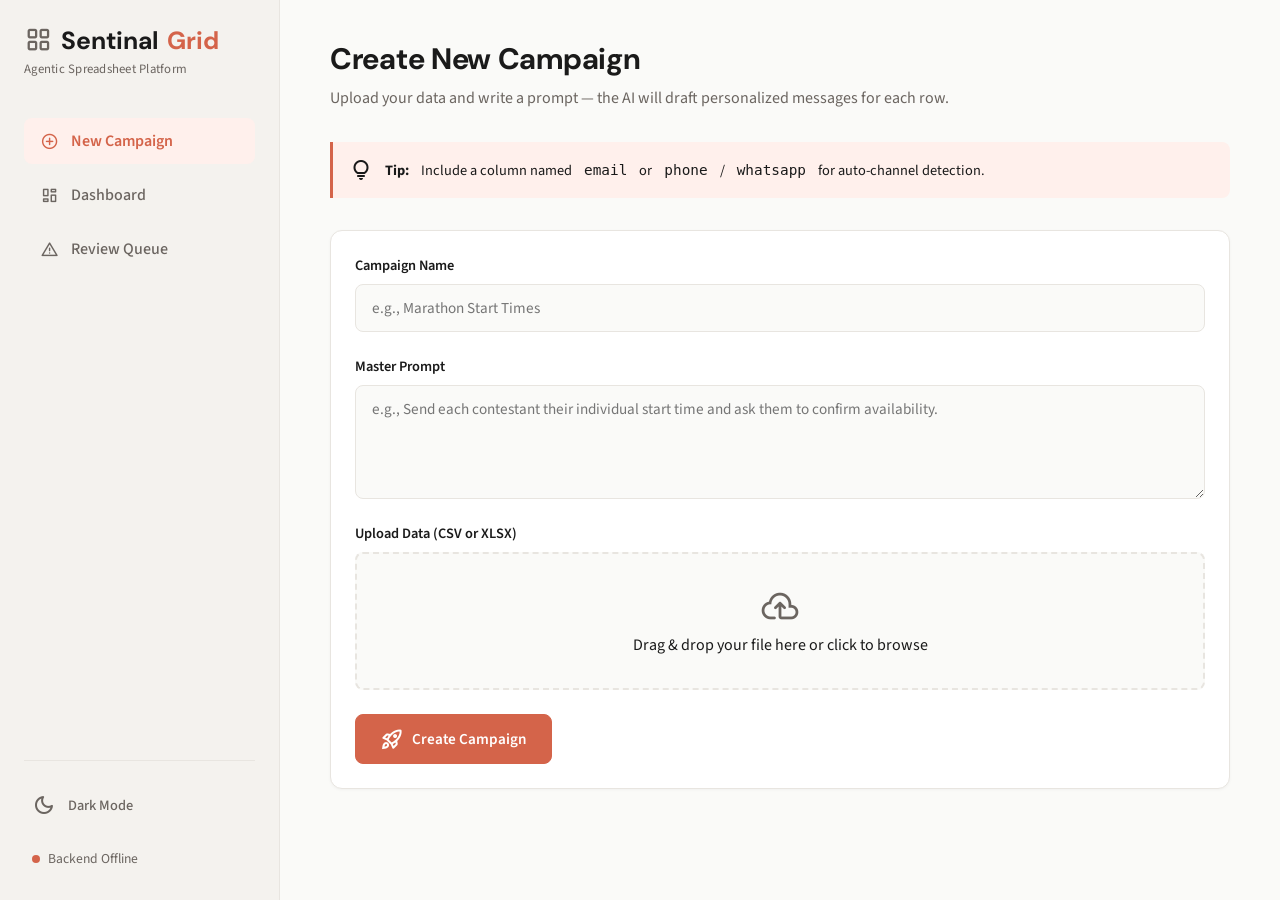
==== frontend/index.html @ 496ac46d "Removed Langchain frontend and replaced it with Html frontend" ====
<!DOCTYPE html>
<html lang="en">
<head>
    <meta charset="UTF-8">
    <meta name="viewport" content="width=device-width, initial-scale=1.0">
    <title>SentinalGrid — Agentic Platform</title>
    
    <!-- Google Fonts: DM Sans for headings, Source Sans 3 for body -->
    <link rel="preconnect" href="https://fonts.googleapis.com">
    <link rel="preconnect" href="https://fonts.gstatic.com" crossorigin>
    <link href="https://fonts.googleapis.com/css2?family=DM+Sans:ital,opsz,wght@0,9..40,300;0,9..40,400;0,9..40,500;0,9..40,600;0,9..40,700;1,9..40,400&family=Source+Sans+3:wght@300;400;500;600&display=swap" rel="stylesheet">
    
    <!-- Material Icons -->
    <link rel="stylesheet" href="https://fonts.googleapis.com/css2?family=Material+Symbols+Rounded:opsz,wght,FILL,GRAD@20..48,100..700,0..1,-50..200" />
    
    <!-- Custom CSS -->
    <link rel="stylesheet" href="style.css">
</head>
<body class="light-theme">

    <!-- ── Sidebar Navigation ── -->
    <aside class="sidebar">
        <div class="logo">
            <span class="material-symbols-rounded logo-icon">grid_view</span>
            Sentinal<span class="accent">Grid</span>
        </div>
        <div class="tagline">Agentic Spreadsheet Platform</div>

        <nav class="nav-menu">
            <button class="nav-item active" data-target="page-new-campaign">
                <span class="material-symbols-rounded">add_circle</span> New Campaign
            </button>
            <button class="nav-item" data-target="page-dashboard">
                <span class="material-symbols-rounded">dashboard</span> Dashboard
            </button>
            <button class="nav-item" data-target="page-review">
                <span class="material-symbols-rounded">warning</span> Review Queue
            </button>
        </nav>

        <div class="sidebar-footer">
            <div class="theme-toggle" id="theme-toggle">
                <span class="material-symbols-rounded" id="theme-icon">dark_mode</span>
                <span id="theme-text">Dark Mode</span>
            </div>
            
            <div class="status-indicator">
                <span class="status-dot"></span>
                <span id="api-status-text">Checking Backend...</span>
            </div>
        </div>
    </aside>

    <!-- ── Main Content Area ── -->
    <main class="main-content">
        
        <!-- PAGE 1: NEW CAMPAIGN -->
        <section id="page-new-campaign" class="page active">
            <div class="header-block">
                <h1>Create New Campaign</h1>
                <p>Upload your data and write a prompt — the AI will draft personalized messages for each row.</p>
            </div>
            
            <div class="tip-box">
                <span class="material-symbols-rounded">lightbulb</span>
                <strong>Tip:</strong> Include a column named <code>email</code> or <code>phone</code>/<code>whatsapp</code> for auto-channel detection.
            </div>

            <form id="campaign-form" class="card form-card">
                <div class="form-group">
                    <label for="campaign-name">Campaign Name</label>
                    <input type="text" id="campaign-name" placeholder="e.g., Marathon Start Times" required>
                </div>
                
                <div class="form-group">
                    <label for="master-prompt">Master Prompt</label>
                    <textarea id="master-prompt" rows="4" placeholder="e.g., Send each contestant their individual start time and ask them to confirm availability." required></textarea>
                </div>

                <div class="form-group file-upload-group">
                    <label for="data-file">Upload Data (CSV or XLSX)</label>
                    <div class="file-drop-area" id="file-drop-area">
                        <span class="material-symbols-rounded">cloud_upload</span>
                        <span class="file-message">Drag & drop your file here or click to browse</span>
                        <input type="file" id="data-file" accept=".csv, .xlsx, .xls" required>
                    </div>
                </div>

                <button type="submit" class="btn btn-primary" id="btn-create-campaign">
                    <span class="material-symbols-rounded">rocket_launch</span> Create Campaign
                </button>
            </form>

            <div id="create-notification" class="notification hidden"></div>
        </section>

        <!-- PAGE 2: DASHBOARD -->
        <section id="page-dashboard" class="page">
            <div class="header-block">
                <h1>Campaign Dashboard</h1>
                <p>Monitor campaign progress, view AI-generated messages, and launch outbound sends.</p>
            </div>

            <div class="card toolbar">
                <select id="campaign-selector">
                    <option value="" disabled selected>Loading campaigns...</option>
                </select>
                <div class="action-buttons">
                    <button class="btn btn-secondary" id="btn-refresh-dash">
                        <span class="material-symbols-rounded">refresh</span> Refresh
                    </button>
                    <button class="btn btn-primary" id="btn-launch-campaign" disabled>
                        <span class="material-symbols-rounded">send</span> Launch Campaign
                    </button>
                </div>
            </div>

            <div id="dashboard-empty-state" class="empty-state">
                <span class="material-symbols-rounded">inbox</span>
                <p>Select a campaign from the dropdown above</p>
            </div>

            <div id="dashboard-content" class="hidden">
                <div class="stats-grid">
                    <div class="stat-card">
                        <div class="stat-icon">📋</div>
                        <div class="stat-value" id="stat-total">0</div>
                        <div class="stat-label">Total Rows</div>
                    </div>
                    <div class="stat-card">
                        <div class="stat-icon">⏳</div>
                        <div class="stat-value" id="stat-pending">0</div>
                        <div class="stat-label">Pending</div>
                    </div>
                    <div class="stat-card">
                        <div class="stat-icon">📤</div>
                        <div class="stat-value" id="stat-sent">0</div>
                        <div class="stat-label">Sent</div>
                    </div>
                    <div class="stat-card">
                        <div class="stat-icon">✅</div>
                        <div class="stat-value" id="stat-replied">0</div>
                        <div class="stat-label">Replied</div>
                    </div>
                    <div class="stat-card">
                        <div class="stat-icon">⚠️</div>
                        <div class="stat-value" id="stat-review">0</div>
                        <div class="stat-label">Review</div>
                    </div>
                </div>

                <div class="card data-table-card">
                    <h3>Data Rows</h3>
                    <div class="table-container">
                        <table id="data-rows-table">
                            <thead>
                                <tr>
                                    <th>Row</th>
                                    <th>Channel</th>
                                    <th>Contact</th>
                                    <th>Status</th>
                                    <th>Message Preview</th>
                                </tr>
                            </thead>
                            <tbody>
                                <!-- Rows injected via JS -->
                            </tbody>
                        </table>
                    </div>
                </div>
            </div>
        </section>

        <!-- PAGE 3: REVIEW QUEUE -->
        <section id="page-review" class="page">
            <div class="header-block">
                <h1>Review Queue</h1>
                <p>Rows flagged for human review due to low confidence by the Agent.</p>
            </div>

            <div class="card toolbar">
                <select id="review-campaign-selector">
                    <option value="" disabled selected>Loading campaigns...</option>
                </select>
                <button class="btn btn-secondary" id="btn-refresh-review">
                    <span class="material-symbols-rounded">refresh</span> Refresh
                </button>
            </div>

            <div id="review-empty-state" class="empty-state">
                <span class="material-symbols-rounded">check_circle</span>
                <p>No rows need review right now! 🎉</p>
            </div>

            <div id="review-list" class="review-list">
                <!-- Review cards injected via JS -->
            </div>
        </section>

    </main>

    <!-- Custom Logic -->
    <script src="script.js"></script>
</body>
</html>
---- frontend/style.css ----
/* ── Variables ── */
:root {
    --bg: #FAFAF8;
    --surface: #FFFFFF;
    --surface-hover: #F0F0F0;
    --border: #E8E5E0;
    --text: #1A1A1A;
    --text-soft: #6B6560;
    --accent: #D4644A;
    --accent-hover: #C45A42;
    --accent-soft: #FFF0EC;
    --success: #3A9E6F;
    --success-soft: #EDFAF3;
    --warning: #D4922A;
    --warning-soft: #FFF8ED;
    --sidebar-bg: #F4F2EE;
    --font-heading: 'DM Sans', sans-serif;
    --font-body: 'Source Sans 3', sans-serif;
}

[data-theme="dark"] {
    --bg: #1A1A1A;
    --surface: #242424;
    --surface-hover: #2A2A2A;
    --border: #3A3A3A;
    --text: #F1F1F1;
    --text-soft: #A8A8A8;
    --accent: #E5735C;
    --accent-hover: #D4644A;
    --accent-soft: #382420;
    --success: #4EBA8A;
    --success-soft: #1E3529;
    --warning: #E8AA4C;
    --warning-soft: #382C1A;
    --sidebar-bg: #1F1F1F;
}

/* ── Reset & Typography ── */
* {
    box-sizing: border-box;
    margin: 0;
    padding: 0;
}

body {
    font-family: var(--font-body);
    background-color: var(--bg);
    color: var(--text);
    display: flex;
    height: 100vh;
    overflow: hidden;
    transition: background-color 0.3s ease, color 0.3s ease;
}

h1, h2, h3, h4 {
    font-family: var(--font-heading);
    color: var(--text);
    letter-spacing: -0.01em;
}

h1 { font-size: 1.85rem; font-weight: 700; margin-bottom: 0.5rem; }
h3 { font-size: 1.1rem; font-weight: 600; margin-bottom: 1rem; }
p { color: var(--text-soft); line-height: 1.5; }

.hidden { display: none !important; }

/* ── Sidebar ── */
.sidebar {
    width: 280px;
    background-color: var(--sidebar-bg);
    border-right: 1px solid var(--border);
    display: flex;
    flex-direction: column;
    padding: 1.5rem;
    transition: background-color 0.3s ease, border-color 0.3s ease;
}

.logo {
    font-family: var(--font-heading);
    font-size: 1.55rem;
    font-weight: 700;
    display: flex;
    align-items: center;
    gap: 0.5rem;
}
.logo-icon { color: var(--text-soft); font-size: 1.8rem; }
.logo .accent { color: var(--accent); }

.tagline {
    font-size: 0.8rem;
    color: var(--text-soft);
    margin-top: 0.2rem;
    margin-bottom: 2.5rem;
    letter-spacing: 0.02em;
}

.nav-menu {
    flex: 1;
    display: flex;
    flex-direction: column;
    gap: 0.5rem;
}

.nav-item {
    display: flex;
    align-items: center;
    gap: 0.75rem;
    padding: 0.75rem 1rem;
    border: none;
    background: transparent;
    color: var(--text-soft);
    font-family: var(--font-body);
    font-size: 1rem;
    font-weight: 500;
    text-align: left;
    border-radius: 8px;
    cursor: pointer;
    transition: all 0.2s ease;
}

.nav-item:hover { background: var(--surface-hover); color: var(--text); }
.nav-item.active { background: var(--accent-soft); color: var(--accent); font-weight: 600; }
.nav-item .material-symbols-rounded { font-size: 1.2rem; }

.sidebar-footer { margin-top: auto; border-top: 1px solid var(--border); padding-top: 1.5rem; }

.theme-toggle {
    display: flex;
    align-items: center;
    gap: 0.75rem;
    color: var(--text-soft);
    font-size: 0.9rem;
    font-weight: 500;
    cursor: pointer;
    padding: 0.5rem;
    border-radius: 6px;
    margin-bottom: 1rem;
    transition: background 0.2s ease;
}
.theme-toggle:hover { background: var(--surface-hover); color: var(--text); }

.status-indicator {
    display: flex;
    align-items: center;
    gap: 0.5rem;
    font-size: 0.85rem;
    color: var(--text-soft);
    padding: 0.5rem;
}
.status-dot {
    width: 8px;
    height: 8px;
    border-radius: 50%;
    background: var(--warning);
}
.status-dot.online { background: var(--success); }
.status-dot.offline { background: var(--accent); }

/* ── Main Content ── */
.main-content {
    flex: 1;
    overflow-y: auto;
    padding: 2.5rem 3rem;
    position: relative;
}

.page { display: none; animation: fadeIn 0.3s ease-out; max-width: 900px; margin: 0 auto; }
.page.active { display: block; }

@keyframes fadeIn {
    from { opacity: 0; transform: translateY(10px); }
    to { opacity: 1; transform: translateY(0); }
}

.header-block { margin-bottom: 2rem; }

/* ── Components ── */
.card {
    background: var(--surface);
    border: 1px solid var(--border);
    border-radius: 12px;
    padding: 1.5rem;
    margin-bottom: 1.5rem;
    box-shadow: 0 1px 3px rgba(0,0,0,0.04);
}

.tip-box {
    background: var(--accent-soft);
    border-left: 3px solid var(--accent);
    padding: 1rem;
    border-radius: 0 8px 8px 0;
    display: flex;
    align-items: center;
    gap: 0.75rem;
    margin-bottom: 2rem;
    font-size: 0.9rem;
}

/* ── Forms ── */
.form-group { margin-bottom: 1.5rem; display: flex; flex-direction: column; gap: 0.5rem; }
label { font-size: 0.9rem; font-weight: 600; color: var(--text); }
input[type="text"], textarea, select {
    font-family: var(--font-body);
    padding: 0.75rem 1rem;
    border: 1px solid var(--border);
    border-radius: 8px;
    background: var(--bg);
    color: var(--text);
    font-size: 0.95rem;
    transition: border-color 0.2s ease;
}
input:focus, textarea:focus, select:focus {
    outline: none;
    border-color: var(--accent);
    box-shadow: 0 0 0 2px rgba(212,100,74,0.1);
}

.file-drop-area {
    border: 2px dashed var(--border);
    border-radius: 8px;
    padding: 2rem;
    text-align: center;
    position: relative;
    cursor: pointer;
    background: var(--bg);
    transition: all 0.2s ease;
}
.file-drop-area:hover, .file-drop-area.dragover { border-color: var(--accent); background: var(--accent-soft); }
.file-drop-area input[type="file"] {
    position: absolute;
    width: 100%; height: 100%; top: 0; left: 0; opacity: 0; cursor: pointer;
}
.file-drop-area .material-symbols-rounded { font-size: 2.5rem; color: var(--text-soft); display: block; margin-bottom: 0.5rem; }

/* ── Buttons ── */
.btn {
    font-family: var(--font-body);
    font-weight: 600;
    font-size: 0.95rem;
    padding: 0.75rem 1.5rem;
    border-radius: 8px;
    border: 1px solid var(--border);
    cursor: pointer;
    display: inline-flex;
    align-items: center;
    justify-content: center;
    gap: 0.5rem;
    transition: all 0.2s ease;
}
.btn:disabled { opacity: 0.6; cursor: not-allowed; }
.btn-primary { background: var(--accent); color: white; border-color: var(--accent); }
.btn-primary:hover:not(:disabled) { background: var(--accent-hover); transform: translateY(-1px); box-shadow: 0 4px 12px rgba(212,100,74,0.2); }
.btn-secondary { background: var(--surface); color: var(--text); }
.btn-secondary:hover:not(:disabled) { border-color: var(--text-soft); }

/* ── Dashboard Stats ── */
.toolbar { display: flex; justify-content: space-between; align-items: center; padding: 1rem 1.5rem; }
.toolbar select { min-width: 300px; }
.action-buttons { display: flex; gap: 0.75rem; }

.empty-state { text-align: center; padding: 4rem 0; color: var(--text-soft); }
.empty-state .material-symbols-rounded { font-size: 3rem; margin-bottom: 1rem; opacity: 0.5; }

.stats-grid { display: grid; grid-template-columns: repeat(5, 1fr); gap: 1rem; margin-bottom: 1.5rem; }
.stat-card {
    background: var(--surface);
    border: 1px solid var(--border);
    border-radius: 12px;
    padding: 1.25rem 1rem;
    text-align: center;
}
.stat-icon { font-size: 1.5rem; margin-bottom: 0.5rem; }
.stat-value { font-family: var(--font-heading); font-size: 1.8rem; font-weight: 700; color: var(--text); }
.stat-label { font-size: 0.75rem; text-transform: uppercase; letter-spacing: 0.05em; color: var(--text-soft); margin-top: 0.25rem; }

/* ── Tables ── */
.table-container { overflow-x: auto; }
table { width: 100%; border-collapse: collapse; text-align: left; }
th { padding: 1rem; font-weight: 600; color: var(--text-soft); border-bottom: 2px solid var(--border); font-size: 0.85rem; text-transform: uppercase; letter-spacing: 0.05em; }
td { padding: 1rem; border-bottom: 1px solid var(--border); font-size: 0.95rem; }
tr:hover td { background: var(--bg); }
.status-badge { padding: 0.25rem 0.75rem; border-radius: 999px; font-size: 0.75rem; font-weight: 600; text-transform: uppercase; }
.status-draft { background: var(--border); color: var(--text-soft); }
.status-running { background: var(--warning-soft); color: var(--warning); }
.status-sent, .status-replied, .status-completed { background: var(--success-soft); color: var(--success); }
.status-review { background: var(--accent-soft); color: var(--accent); }

/* Notifications */
.notification { margin-top: 1rem; padding: 1rem; border-radius: 8px; font-weight: 500; }
.notification.success { background: var(--success-soft); color: var(--success); border: 1px solid var(--success); }
.notification.error { background: var(--accent-soft); color: var(--accent); border: 1px solid var(--accent); }
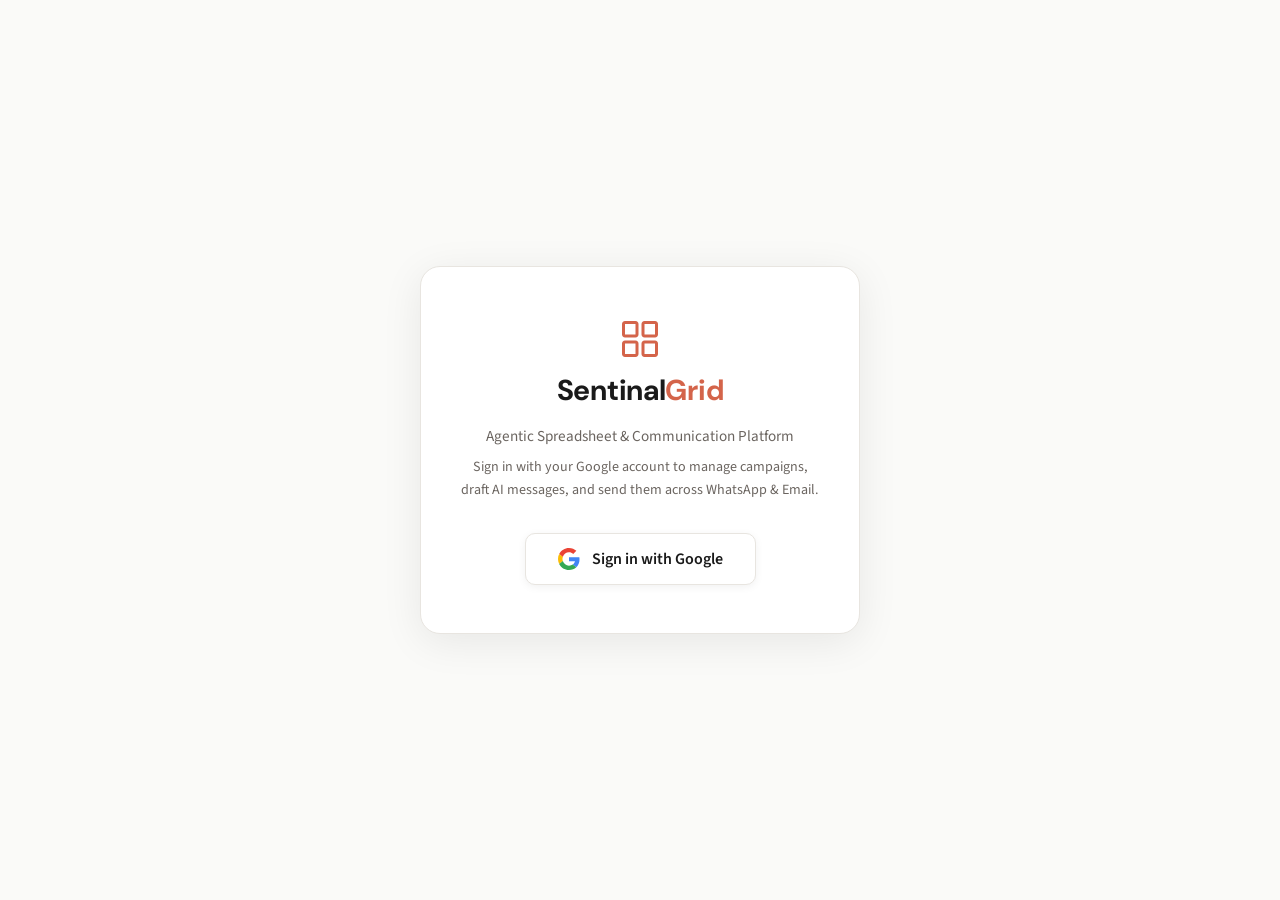
==== commit 25dcda37: "ui implementation for WAHA" ====
--- a/frontend/index.html
+++ b/frontend/index.html
@@ -18,6 +18,46 @@
 </head>
 <body class="light-theme">
 
+    <!-- ── Auth: Login Overlay ── -->
+    <div id="auth-login-overlay" class="auth-overlay hidden">
+        <div class="auth-card">
+            <div class="auth-logo">
+                <span class="material-symbols-rounded logo-icon">grid_view</span>
+                <h1>Sentinal<span class="accent">Grid</span></h1>
+            </div>
+            <p class="auth-tagline">Agentic Spreadsheet & Communication Platform</p>
+            <p class="auth-desc">Sign in with your Google account to manage campaigns, draft AI messages, and send them across WhatsApp & Email.</p>
+            <a href="http://localhost:8000/auth/login" class="btn btn-google" id="btn-google-login">
+                <svg viewBox="0 0 48 48" width="22" height="22"><path fill="#EA4335" d="M24 9.5c3.54 0 6.71 1.22 9.21 3.6l6.85-6.85C35.9 2.38 30.47 0 24 0 14.62 0 6.51 5.38 2.56 13.22l7.98 6.19C12.43 13.72 17.74 9.5 24 9.5z"/><path fill="#4285F4" d="M46.98 24.55c0-1.57-.15-3.09-.38-4.55H24v9.02h12.94c-.58 2.96-2.26 5.48-4.78 7.18l7.73 6c4.51-4.18 7.09-10.36 7.09-17.65z"/><path fill="#FBBC05" d="M10.53 28.59c-.48-1.45-.76-2.99-.76-4.59s.27-3.14.76-4.59l-7.98-6.19C.92 16.46 0 20.12 0 24c0 3.88.92 7.54 2.56 10.78l7.97-6.19z"/><path fill="#34A853" d="M24 48c6.48 0 11.93-2.13 15.89-5.81l-7.73-6c-2.15 1.45-4.92 2.3-8.16 2.3-6.26 0-11.57-4.22-13.47-9.91l-7.98 6.19C6.51 42.62 14.62 48 24 48z"/></svg>
+                Sign in with Google
+            </a>
+        </div>
+    </div>
+
+    <!-- ── Auth: Success / Auto-Refresh Overlay ── -->
+    <div id="auth-success-overlay" class="auth-overlay hidden">
+        <div class="auth-card">
+            <div class="auth-logo">
+                <span class="material-symbols-rounded logo-icon" style="color: var(--success);">check_circle</span>
+                <h1>Welcome!</h1>
+            </div>
+            <p class="auth-tagline" id="auth-welcome-name">You've signed in successfully.</p>
+            <div class="auth-countdown">
+                <div class="countdown-ring">
+                    <svg viewBox="0 0 100 100">
+                        <circle class="ring-bg" cx="50" cy="50" r="42" />
+                        <circle class="ring-fill" id="countdown-ring-fill" cx="50" cy="50" r="42" />
+                    </svg>
+                    <span id="countdown-number">15</span>
+                </div>
+                <p>Redirecting to dashboard in <strong id="countdown-text">15</strong> seconds…</p>
+            </div>
+            <button class="btn btn-primary" id="btn-skip-countdown" style="margin-top:1rem;">
+                <span class="material-symbols-rounded">arrow_forward</span> Go Now
+            </button>
+        </div>
+    </div>
+
     <!-- ── Sidebar Navigation ── -->
     <aside class="sidebar">
         <div class="logo">
@@ -35,6 +75,9 @@
             </button>
             <button class="nav-item" data-target="page-review">
                 <span class="material-symbols-rounded">warning</span> Review Queue
+            </button>
+            <button class="nav-item" data-target="page-whatsapp">
+                <span class="material-symbols-rounded">chat</span> WhatsApp
             </button>
         </nav>
 
@@ -197,6 +240,68 @@
             </div>
         </section>
 
+        <!-- PAGE 4: WHATSAPP CONNECTION -->
+        <section id="page-whatsapp" class="page">
+            <div class="header-block">
+                <h1>WhatsApp Connection</h1>
+                <p>Connect your WhatsApp account via WAHA to enable campaign messaging.</p>
+            </div>
+
+            <!-- Status Card -->
+            <div class="card wa-status-card">
+                <div class="wa-status-header">
+                    <div class="wa-status-info">
+                        <div class="wa-status-dot-wrapper">
+                            <span class="wa-dot" id="wa-status-dot"></span>
+                            <span class="wa-status-label" id="wa-status-label">Checking…</span>
+                        </div>
+                        <span class="wa-session-name" id="wa-session-name"></span>
+                    </div>
+                    <button class="btn btn-secondary" id="btn-refresh-wa">
+                        <span class="material-symbols-rounded">refresh</span> Refresh
+                    </button>
+                </div>
+            </div>
+
+            <!-- QR Code / Connected State -->
+            <div class="card wa-qr-card" id="wa-qr-card">
+                <div id="wa-connected-state" class="wa-connected hidden">
+                    <span class="material-symbols-rounded wa-check-icon">verified</span>
+                    <h2>WhatsApp Connected</h2>
+                    <p>Your account is linked and ready to send & receive messages.</p>
+                </div>
+
+                <div id="wa-qr-state" class="wa-qr-state hidden">
+                    <h3>Scan QR Code</h3>
+                    <p>Open WhatsApp on your phone → Settings → Linked Devices → Link a Device</p>
+                    <div class="wa-qr-frame">
+                        <img id="wa-qr-image" src="" alt="WhatsApp QR Code" />
+                        <div id="wa-qr-loading" class="wa-qr-loading">
+                            <span class="material-symbols-rounded" style="animation: spin 1s linear infinite;">progress_activity</span>
+                            <p>Loading QR code…</p>
+                        </div>
+                    </div>
+                    <button class="btn btn-secondary" id="btn-reload-qr" style="margin-top:1rem;">
+                        <span class="material-symbols-rounded">qr_code_2</span> Reload QR
+                    </button>
+                </div>
+
+                <div id="wa-error-state" class="wa-error-state hidden">
+                    <span class="material-symbols-rounded" style="font-size:3rem; color:var(--accent);">error</span>
+                    <h3>Connection Error</h3>
+                    <p id="wa-error-detail">Could not reach WAHA. Make sure Docker is running.</p>
+                </div>
+            </div>
+
+            <!-- Instructions -->
+            <div class="tip-box">
+                <span class="material-symbols-rounded">info</span>
+                <div>
+                    <strong>Tip:</strong> WAHA runs on Docker at <code>localhost:3000</code>. Make sure the container is running before connecting.
+                </div>
+            </div>
+        </section>
+
     </main>
 
     <!-- Custom Logic -->
--- a/frontend/style.css
+++ b/frontend/style.css
@@ -52,17 +52,35 @@
     transition: background-color 0.3s ease, color 0.3s ease;
 }
 
-h1, h2, h3, h4 {
+h1,
+h2,
+h3,
+h4 {
     font-family: var(--font-heading);
     color: var(--text);
     letter-spacing: -0.01em;
 }
 
-h1 { font-size: 1.85rem; font-weight: 700; margin-bottom: 0.5rem; }
-h3 { font-size: 1.1rem; font-weight: 600; margin-bottom: 1rem; }
-p { color: var(--text-soft); line-height: 1.5; }
-
-.hidden { display: none !important; }
+h1 {
+    font-size: 1.85rem;
+    font-weight: 700;
+    margin-bottom: 0.5rem;
+}
+
+h3 {
+    font-size: 1.1rem;
+    font-weight: 600;
+    margin-bottom: 1rem;
+}
+
+p {
+    color: var(--text-soft);
+    line-height: 1.5;
+}
+
+.hidden {
+    display: none !important;
+}
 
 /* ── Sidebar ── */
 .sidebar {
@@ -83,8 +101,15 @@
     align-items: center;
     gap: 0.5rem;
 }
-.logo-icon { color: var(--text-soft); font-size: 1.8rem; }
-.logo .accent { color: var(--accent); }
+
+.logo-icon {
+    color: var(--text-soft);
+    font-size: 1.8rem;
+}
+
+.logo .accent {
+    color: var(--accent);
+}
 
 .tagline {
     font-size: 0.8rem;
@@ -118,11 +143,26 @@
     transition: all 0.2s ease;
 }
 
-.nav-item:hover { background: var(--surface-hover); color: var(--text); }
-.nav-item.active { background: var(--accent-soft); color: var(--accent); font-weight: 600; }
-.nav-item .material-symbols-rounded { font-size: 1.2rem; }
-
-.sidebar-footer { margin-top: auto; border-top: 1px solid var(--border); padding-top: 1.5rem; }
+.nav-item:hover {
+    background: var(--surface-hover);
+    color: var(--text);
+}
+
+.nav-item.active {
+    background: var(--accent-soft);
+    color: var(--accent);
+    font-weight: 600;
+}
+
+.nav-item .material-symbols-rounded {
+    font-size: 1.2rem;
+}
+
+.sidebar-footer {
+    margin-top: auto;
+    border-top: 1px solid var(--border);
+    padding-top: 1.5rem;
+}
 
 .theme-toggle {
     display: flex;
@@ -137,7 +177,11 @@
     margin-bottom: 1rem;
     transition: background 0.2s ease;
 }
-.theme-toggle:hover { background: var(--surface-hover); color: var(--text); }
+
+.theme-toggle:hover {
+    background: var(--surface-hover);
+    color: var(--text);
+}
 
 .status-indicator {
     display: flex;
@@ -147,14 +191,21 @@
     color: var(--text-soft);
     padding: 0.5rem;
 }
+
 .status-dot {
     width: 8px;
     height: 8px;
     border-radius: 50%;
     background: var(--warning);
 }
-.status-dot.online { background: var(--success); }
-.status-dot.offline { background: var(--accent); }
+
+.status-dot.online {
+    background: var(--success);
+}
+
+.status-dot.offline {
+    background: var(--accent);
+}
 
 /* ── Main Content ── */
 .main-content {
@@ -164,15 +215,32 @@
     position: relative;
 }
 
-.page { display: none; animation: fadeIn 0.3s ease-out; max-width: 900px; margin: 0 auto; }
-.page.active { display: block; }
+.page {
+    display: none;
+    animation: fadeIn 0.3s ease-out;
+    max-width: 900px;
+    margin: 0 auto;
+}
+
+.page.active {
+    display: block;
+}
 
 @keyframes fadeIn {
-    from { opacity: 0; transform: translateY(10px); }
-    to { opacity: 1; transform: translateY(0); }
-}
-
-.header-block { margin-bottom: 2rem; }
+    from {
+        opacity: 0;
+        transform: translateY(10px);
+    }
+
+    to {
+        opacity: 1;
+        transform: translateY(0);
+    }
+}
+
+.header-block {
+    margin-bottom: 2rem;
+}
 
 /* ── Components ── */
 .card {
@@ -181,7 +249,7 @@
     border-radius: 12px;
     padding: 1.5rem;
     margin-bottom: 1.5rem;
-    box-shadow: 0 1px 3px rgba(0,0,0,0.04);
+    box-shadow: 0 1px 3px rgba(0, 0, 0, 0.04);
 }
 
 .tip-box {
@@ -197,9 +265,22 @@
 }
 
 /* ── Forms ── */
-.form-group { margin-bottom: 1.5rem; display: flex; flex-direction: column; gap: 0.5rem; }
-label { font-size: 0.9rem; font-weight: 600; color: var(--text); }
-input[type="text"], textarea, select {
+.form-group {
+    margin-bottom: 1.5rem;
+    display: flex;
+    flex-direction: column;
+    gap: 0.5rem;
+}
+
+label {
+    font-size: 0.9rem;
+    font-weight: 600;
+    color: var(--text);
+}
+
+input[type="text"],
+textarea,
+select {
     font-family: var(--font-body);
     padding: 0.75rem 1rem;
     border: 1px solid var(--border);
@@ -209,10 +290,13 @@
     font-size: 0.95rem;
     transition: border-color 0.2s ease;
 }
-input:focus, textarea:focus, select:focus {
+
+input:focus,
+textarea:focus,
+select:focus {
     outline: none;
     border-color: var(--accent);
-    box-shadow: 0 0 0 2px rgba(212,100,74,0.1);
+    box-shadow: 0 0 0 2px rgba(212, 100, 74, 0.1);
 }
 
 .file-drop-area {
@@ -225,12 +309,29 @@
     background: var(--bg);
     transition: all 0.2s ease;
 }
-.file-drop-area:hover, .file-drop-area.dragover { border-color: var(--accent); background: var(--accent-soft); }
+
+.file-drop-area:hover,
+.file-drop-area.dragover {
+    border-color: var(--accent);
+    background: var(--accent-soft);
+}
+
 .file-drop-area input[type="file"] {
     position: absolute;
-    width: 100%; height: 100%; top: 0; left: 0; opacity: 0; cursor: pointer;
-}
-.file-drop-area .material-symbols-rounded { font-size: 2.5rem; color: var(--text-soft); display: block; margin-bottom: 0.5rem; }
+    width: 100%;
+    height: 100%;
+    top: 0;
+    left: 0;
+    opacity: 0;
+    cursor: pointer;
+}
+
+.file-drop-area .material-symbols-rounded {
+    font-size: 2.5rem;
+    color: var(--text-soft);
+    display: block;
+    margin-bottom: 0.5rem;
+}
 
 /* ── Buttons ── */
 .btn {
@@ -247,21 +348,69 @@
     gap: 0.5rem;
     transition: all 0.2s ease;
 }
-.btn:disabled { opacity: 0.6; cursor: not-allowed; }
-.btn-primary { background: var(--accent); color: white; border-color: var(--accent); }
-.btn-primary:hover:not(:disabled) { background: var(--accent-hover); transform: translateY(-1px); box-shadow: 0 4px 12px rgba(212,100,74,0.2); }
-.btn-secondary { background: var(--surface); color: var(--text); }
-.btn-secondary:hover:not(:disabled) { border-color: var(--text-soft); }
+
+.btn:disabled {
+    opacity: 0.6;
+    cursor: not-allowed;
+}
+
+.btn-primary {
+    background: var(--accent);
+    color: white;
+    border-color: var(--accent);
+}
+
+.btn-primary:hover:not(:disabled) {
+    background: var(--accent-hover);
+    transform: translateY(-1px);
+    box-shadow: 0 4px 12px rgba(212, 100, 74, 0.2);
+}
+
+.btn-secondary {
+    background: var(--surface);
+    color: var(--text);
+}
+
+.btn-secondary:hover:not(:disabled) {
+    border-color: var(--text-soft);
+}
 
 /* ── Dashboard Stats ── */
-.toolbar { display: flex; justify-content: space-between; align-items: center; padding: 1rem 1.5rem; }
-.toolbar select { min-width: 300px; }
-.action-buttons { display: flex; gap: 0.75rem; }
-
-.empty-state { text-align: center; padding: 4rem 0; color: var(--text-soft); }
-.empty-state .material-symbols-rounded { font-size: 3rem; margin-bottom: 1rem; opacity: 0.5; }
-
-.stats-grid { display: grid; grid-template-columns: repeat(5, 1fr); gap: 1rem; margin-bottom: 1.5rem; }
+.toolbar {
+    display: flex;
+    justify-content: space-between;
+    align-items: center;
+    padding: 1rem 1.5rem;
+}
+
+.toolbar select {
+    min-width: 300px;
+}
+
+.action-buttons {
+    display: flex;
+    gap: 0.75rem;
+}
+
+.empty-state {
+    text-align: center;
+    padding: 4rem 0;
+    color: var(--text-soft);
+}
+
+.empty-state .material-symbols-rounded {
+    font-size: 3rem;
+    margin-bottom: 1rem;
+    opacity: 0.5;
+}
+
+.stats-grid {
+    display: grid;
+    grid-template-columns: repeat(5, 1fr);
+    gap: 1rem;
+    margin-bottom: 1.5rem;
+}
+
 .stat-card {
     background: var(--surface);
     border: 1px solid var(--border);
@@ -269,23 +418,396 @@
     padding: 1.25rem 1rem;
     text-align: center;
 }
-.stat-icon { font-size: 1.5rem; margin-bottom: 0.5rem; }
-.stat-value { font-family: var(--font-heading); font-size: 1.8rem; font-weight: 700; color: var(--text); }
-.stat-label { font-size: 0.75rem; text-transform: uppercase; letter-spacing: 0.05em; color: var(--text-soft); margin-top: 0.25rem; }
+
+.stat-icon {
+    font-size: 1.5rem;
+    margin-bottom: 0.5rem;
+}
+
+.stat-value {
+    font-family: var(--font-heading);
+    font-size: 1.8rem;
+    font-weight: 700;
+    color: var(--text);
+}
+
+.stat-label {
+    font-size: 0.75rem;
+    text-transform: uppercase;
+    letter-spacing: 0.05em;
+    color: var(--text-soft);
+    margin-top: 0.25rem;
+}
 
 /* ── Tables ── */
-.table-container { overflow-x: auto; }
-table { width: 100%; border-collapse: collapse; text-align: left; }
-th { padding: 1rem; font-weight: 600; color: var(--text-soft); border-bottom: 2px solid var(--border); font-size: 0.85rem; text-transform: uppercase; letter-spacing: 0.05em; }
-td { padding: 1rem; border-bottom: 1px solid var(--border); font-size: 0.95rem; }
-tr:hover td { background: var(--bg); }
-.status-badge { padding: 0.25rem 0.75rem; border-radius: 999px; font-size: 0.75rem; font-weight: 600; text-transform: uppercase; }
-.status-draft { background: var(--border); color: var(--text-soft); }
-.status-running { background: var(--warning-soft); color: var(--warning); }
-.status-sent, .status-replied, .status-completed { background: var(--success-soft); color: var(--success); }
-.status-review { background: var(--accent-soft); color: var(--accent); }
+.table-container {
+    overflow-x: auto;
+}
+
+table {
+    width: 100%;
+    border-collapse: collapse;
+    text-align: left;
+}
+
+th {
+    padding: 1rem;
+    font-weight: 600;
+    color: var(--text-soft);
+    border-bottom: 2px solid var(--border);
+    font-size: 0.85rem;
+    text-transform: uppercase;
+    letter-spacing: 0.05em;
+}
+
+td {
+    padding: 1rem;
+    border-bottom: 1px solid var(--border);
+    font-size: 0.95rem;
+}
+
+tr:hover td {
+    background: var(--bg);
+}
+
+.status-badge {
+    padding: 0.25rem 0.75rem;
+    border-radius: 999px;
+    font-size: 0.75rem;
+    font-weight: 600;
+    text-transform: uppercase;
+}
+
+.status-draft {
+    background: var(--border);
+    color: var(--text-soft);
+}
+
+.status-running {
+    background: var(--warning-soft);
+    color: var(--warning);
+}
+
+.status-sent,
+.status-replied,
+.status-completed {
+    background: var(--success-soft);
+    color: var(--success);
+}
+
+.status-review {
+    background: var(--accent-soft);
+    color: var(--accent);
+}
 
 /* Notifications */
-.notification { margin-top: 1rem; padding: 1rem; border-radius: 8px; font-weight: 500; }
-.notification.success { background: var(--success-soft); color: var(--success); border: 1px solid var(--success); }
-.notification.error { background: var(--accent-soft); color: var(--accent); border: 1px solid var(--accent); }
+.notification {
+    margin-top: 1rem;
+    padding: 1rem;
+    border-radius: 8px;
+    font-weight: 500;
+}
+
+.notification.success {
+    background: var(--success-soft);
+    color: var(--success);
+    border: 1px solid var(--success);
+}
+
+.notification.error {
+    background: var(--accent-soft);
+    color: var(--accent);
+    border: 1px solid var(--accent);
+}
+
+/* ── Auth Overlay ── */
+.auth-overlay {
+    position: fixed;
+    inset: 0;
+    z-index: 1000;
+    display: flex;
+    align-items: center;
+    justify-content: center;
+    background: var(--bg);
+    animation: fadeIn 0.4s ease-out;
+}
+
+.auth-card {
+    background: var(--surface);
+    border: 1px solid var(--border);
+    border-radius: 20px;
+    padding: 3rem 2.5rem;
+    text-align: center;
+    max-width: 440px;
+    width: 90%;
+    box-shadow: 0 8px 40px rgba(0, 0, 0, 0.08);
+}
+
+.auth-logo {
+    display: flex;
+    flex-direction: column;
+    align-items: center;
+    gap: 0.5rem;
+    margin-bottom: 1rem;
+}
+
+.auth-logo .logo-icon {
+    font-size: 3rem;
+    color: var(--accent);
+}
+
+.auth-logo h1 {
+    font-family: var(--font-heading);
+    font-size: 1.8rem;
+    margin-bottom: 0;
+}
+
+.auth-logo h1 .accent {
+    color: var(--accent);
+}
+
+.auth-tagline {
+    color: var(--text-soft);
+    font-size: 0.95rem;
+    margin-bottom: 0.5rem;
+}
+
+.auth-desc {
+    color: var(--text-soft);
+    font-size: 0.88rem;
+    line-height: 1.6;
+    margin-bottom: 2rem;
+}
+
+.btn-google {
+    display: inline-flex;
+    align-items: center;
+    justify-content: center;
+    gap: 0.75rem;
+    padding: 0.85rem 2rem;
+    border: 1px solid var(--border);
+    border-radius: 10px;
+    background: var(--surface);
+    color: var(--text);
+    font-family: var(--font-body);
+    font-size: 1rem;
+    font-weight: 600;
+    text-decoration: none;
+    cursor: pointer;
+    transition: all 0.2s ease;
+    box-shadow: 0 2px 8px rgba(0, 0, 0, 0.06);
+}
+
+.btn-google:hover {
+    background: var(--bg);
+    border-color: var(--text-soft);
+    transform: translateY(-2px);
+    box-shadow: 0 6px 20px rgba(0, 0, 0, 0.1);
+}
+
+/* ── Countdown Ring ── */
+.auth-countdown {
+    display: flex;
+    flex-direction: column;
+    align-items: center;
+    gap: 1rem;
+    margin-top: 1.5rem;
+}
+
+.auth-countdown p {
+    font-size: 0.9rem;
+}
+
+.countdown-ring {
+    position: relative;
+    width: 100px;
+    height: 100px;
+}
+
+.countdown-ring svg {
+    width: 100%;
+    height: 100%;
+    transform: rotate(-90deg);
+}
+
+.countdown-ring .ring-bg {
+    fill: none;
+    stroke: var(--border);
+    stroke-width: 6;
+}
+
+.countdown-ring .ring-fill {
+    fill: none;
+    stroke: var(--accent);
+    stroke-width: 6;
+    stroke-linecap: round;
+    transition: stroke-dashoffset 1s linear;
+}
+
+.countdown-ring span {
+    position: absolute;
+    inset: 0;
+    display: flex;
+    align-items: center;
+    justify-content: center;
+    font-family: var(--font-heading);
+    font-size: 2rem;
+    font-weight: 700;
+    color: var(--accent);
+}
+
+/* ── WhatsApp Connection Page ── */
+.wa-status-card {
+    padding: 1.25rem 1.5rem;
+}
+
+.wa-status-header {
+    display: flex;
+    justify-content: space-between;
+    align-items: center;
+}
+
+.wa-status-info {
+    display: flex;
+    flex-direction: column;
+    gap: 0.25rem;
+}
+
+.wa-status-dot-wrapper {
+    display: flex;
+    align-items: center;
+    gap: 0.6rem;
+}
+
+.wa-dot {
+    width: 10px;
+    height: 10px;
+    border-radius: 50%;
+    background: var(--text-soft);
+    flex-shrink: 0;
+}
+
+.wa-dot.connected {
+    background: var(--success);
+    box-shadow: 0 0 6px var(--success);
+}
+
+.wa-dot.scanning {
+    background: var(--warning);
+    animation: pulse 1.5s infinite;
+}
+
+.wa-dot.disconnected {
+    background: var(--accent);
+}
+
+.wa-dot.checking {
+    background: var(--text-soft);
+    animation: pulse 1s infinite;
+}
+
+.wa-status-label {
+    font-weight: 600;
+    font-size: 1rem;
+    color: var(--text);
+}
+
+.wa-session-name {
+    font-size: 0.85rem;
+    color: var(--text-soft);
+    margin-left: 1.6rem;
+}
+
+@keyframes pulse {
+
+    0%,
+    100% {
+        opacity: 1;
+    }
+
+    50% {
+        opacity: 0.4;
+    }
+}
+
+@keyframes spin {
+    from {
+        transform: rotate(0deg);
+    }
+
+    to {
+        transform: rotate(360deg);
+    }
+}
+
+/* QR Card */
+.wa-qr-card {
+    text-align: center;
+    padding: 2rem;
+}
+
+.wa-connected {
+    padding: 3rem 1rem;
+}
+
+.wa-check-icon {
+    font-size: 4rem;
+    color: var(--success);
+    margin-bottom: 1rem;
+}
+
+.wa-connected h2 {
+    color: var(--success);
+    margin-bottom: 0.5rem;
+}
+
+.wa-qr-state h3 {
+    margin-bottom: 0.5rem;
+}
+
+.wa-qr-state p {
+    margin-bottom: 1.5rem;
+}
+
+.wa-qr-frame {
+    display: inline-block;
+    position: relative;
+    background: white;
+    border-radius: 16px;
+    padding: 1rem;
+    border: 2px solid var(--border);
+    min-width: 280px;
+    min-height: 280px;
+}
+
+.wa-qr-frame img {
+    width: 260px;
+    height: 260px;
+    display: block;
+    border-radius: 8px;
+}
+
+.wa-qr-loading {
+    position: absolute;
+    inset: 0;
+    display: flex;
+    flex-direction: column;
+    align-items: center;
+    justify-content: center;
+    gap: 0.75rem;
+    color: var(--text-soft);
+}
+
+.wa-qr-loading .material-symbols-rounded {
+    font-size: 2.5rem;
+}
+
+.wa-error-state {
+    padding: 3rem 1rem;
+    text-align: center;
+}
+
+.wa-error-state h3 {
+    color: var(--accent);
+    margin: 0.75rem 0 0.5rem;
+}
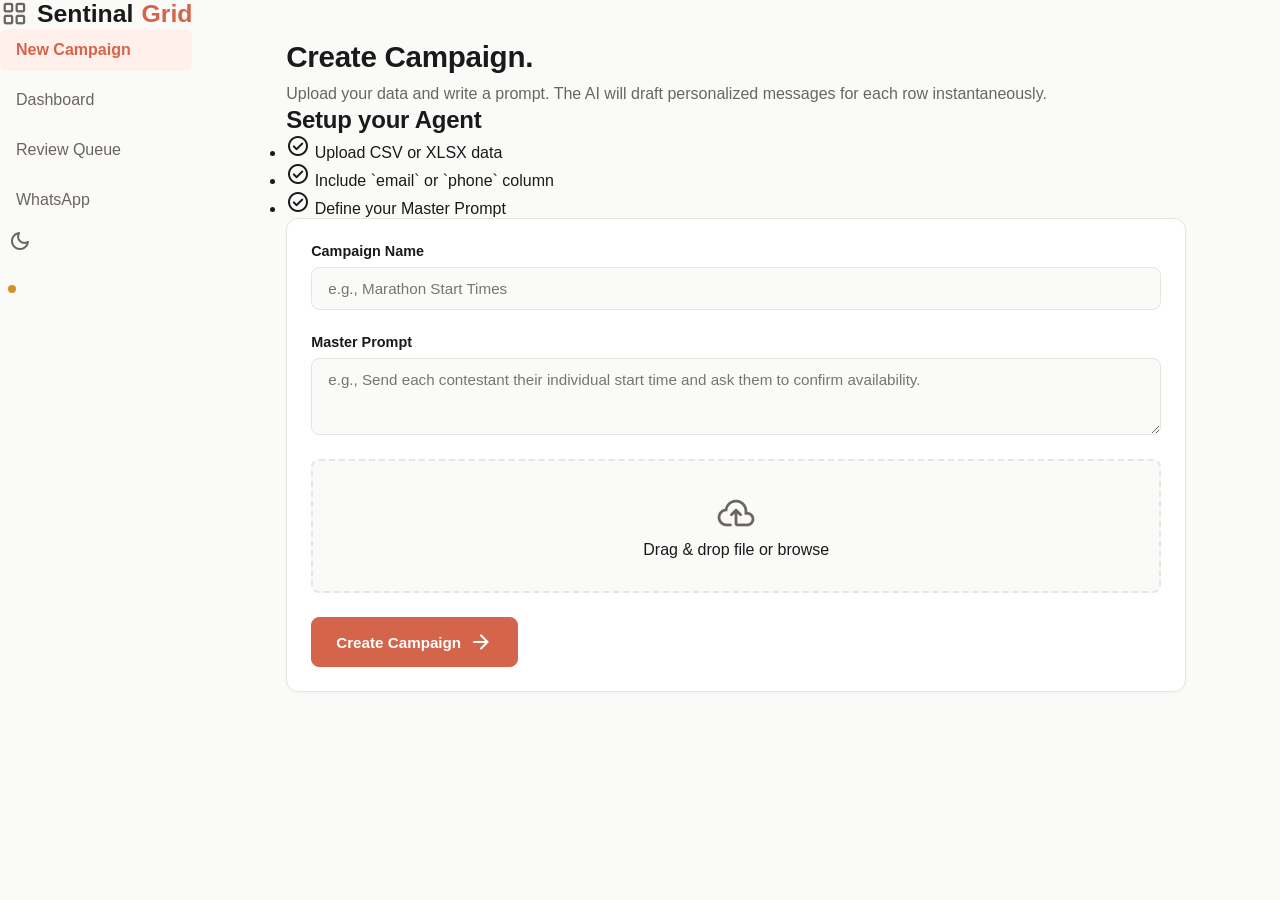
==== commit e0485340: "refactor(frontend): update HTML structure for Sync.Sphere aesthetic" ====
--- a/frontend/index.html
+++ b/frontend/index.html
@@ -5,10 +5,10 @@
     <meta name="viewport" content="width=device-width, initial-scale=1.0">
     <title>SentinalGrid — Agentic Platform</title>
     
-    <!-- Google Fonts: DM Sans for headings, Source Sans 3 for body -->
+    <!-- Google Fonts: Plus Jakarta Sans -->
     <link rel="preconnect" href="https://fonts.googleapis.com">
     <link rel="preconnect" href="https://fonts.gstatic.com" crossorigin>
-    <link href="https://fonts.googleapis.com/css2?family=DM+Sans:ital,opsz,wght@0,9..40,300;0,9..40,400;0,9..40,500;0,9..40,600;0,9..40,700;1,9..40,400&family=Source+Sans+3:wght@300;400;500;600&display=swap" rel="stylesheet">
+    <link href="https://fonts.googleapis.com/css2?family=Plus+Jakarta+Sans:ital,wght@0,400;0,500;0,600;0,700;0,800;0,900;1,400&display=swap" rel="stylesheet">
     
     <!-- Material Icons -->
     <link rel="stylesheet" href="https://fonts.googleapis.com/css2?family=Material+Symbols+Rounded:opsz,wght,FILL,GRAD@20..48,100..700,0..1,-50..200" />
@@ -58,83 +58,80 @@
         </div>
     </div>
 
-    <!-- ── Sidebar Navigation ── -->
-    <aside class="sidebar">
-        <div class="logo">
-            <span class="material-symbols-rounded logo-icon">grid_view</span>
-            Sentinal<span class="accent">Grid</span>
+    <!-- ── Top Navigation ── -->
+    <header class="top-nav">
+        <div class="nav-container">
+            <div class="logo">
+                <span class="material-symbols-rounded logo-icon">grid_view</span>
+                Sentinal<span class="accent">Grid</span>
+            </div>
+
+            <nav class="nav-menu">
+                <button class="nav-item active" data-target="page-new-campaign">New Campaign</button>
+                <button class="nav-item" data-target="page-dashboard">Dashboard</button>
+                <button class="nav-item" data-target="page-review">Review Queue</button>
+                <button class="nav-item" data-target="page-whatsapp">WhatsApp</button>
+            </nav>
+
+            <div class="nav-actions">
+                <div class="theme-toggle" id="theme-toggle" title="Toggle Theme">
+                    <span class="material-symbols-rounded" id="theme-icon">dark_mode</span>
+                </div>
+                <div class="status-indicator">
+                    <span class="status-dot"></span>
+                </div>
+            </div>
         </div>
-        <div class="tagline">Agentic Spreadsheet Platform</div>
-
-        <nav class="nav-menu">
-            <button class="nav-item active" data-target="page-new-campaign">
-                <span class="material-symbols-rounded">add_circle</span> New Campaign
-            </button>
-            <button class="nav-item" data-target="page-dashboard">
-                <span class="material-symbols-rounded">dashboard</span> Dashboard
-            </button>
-            <button class="nav-item" data-target="page-review">
-                <span class="material-symbols-rounded">warning</span> Review Queue
-            </button>
-            <button class="nav-item" data-target="page-whatsapp">
-                <span class="material-symbols-rounded">chat</span> WhatsApp
-            </button>
-        </nav>
-
-        <div class="sidebar-footer">
-            <div class="theme-toggle" id="theme-toggle">
-                <span class="material-symbols-rounded" id="theme-icon">dark_mode</span>
-                <span id="theme-text">Dark Mode</span>
-            </div>
-            
-            <div class="status-indicator">
-                <span class="status-dot"></span>
-                <span id="api-status-text">Checking Backend...</span>
-            </div>
-        </div>
-    </aside>
+    </header>
 
     <!-- ── Main Content Area ── -->
     <main class="main-content">
         
         <!-- PAGE 1: NEW CAMPAIGN -->
         <section id="page-new-campaign" class="page active">
-            <div class="header-block">
-                <h1>Create New Campaign</h1>
-                <p>Upload your data and write a prompt — the AI will draft personalized messages for each row.</p>
+            <div class="hero-section">
+                <div class="hero-content">
+                    <h1>Create Campaign.</h1>
+                    <p class="hero-subtitle">Upload your data and write a prompt. The AI will draft personalized messages for each row instantaneously.</p>
+                </div>
             </div>
             
-            <div class="tip-box">
-                <span class="material-symbols-rounded">lightbulb</span>
-                <strong>Tip:</strong> Include a column named <code>email</code> or <code>phone</code>/<code>whatsapp</code> for auto-channel detection.
-            </div>
-
-            <form id="campaign-form" class="card form-card">
-                <div class="form-group">
-                    <label for="campaign-name">Campaign Name</label>
-                    <input type="text" id="campaign-name" placeholder="e.g., Marathon Start Times" required>
-                </div>
-                
-                <div class="form-group">
-                    <label for="master-prompt">Master Prompt</label>
-                    <textarea id="master-prompt" rows="4" placeholder="e.g., Send each contestant their individual start time and ask them to confirm availability." required></textarea>
-                </div>
-
-                <div class="form-group file-upload-group">
-                    <label for="data-file">Upload Data (CSV or XLSX)</label>
-                    <div class="file-drop-area" id="file-drop-area">
-                        <span class="material-symbols-rounded">cloud_upload</span>
-                        <span class="file-message">Drag & drop your file here or click to browse</span>
-                        <input type="file" id="data-file" accept=".csv, .xlsx, .xls" required>
-                    </div>
-                </div>
-
-                <button type="submit" class="btn btn-primary" id="btn-create-campaign">
-                    <span class="material-symbols-rounded">rocket_launch</span> Create Campaign
-                </button>
-            </form>
-
-            <div id="create-notification" class="notification hidden"></div>
+            <div class="interactive-split-card">
+                <div class="split-left">
+                    <h2>Setup your Agent</h2>
+                    <ul class="feature-checklist">
+                        <li><span class="material-symbols-rounded">check_circle</span> Upload CSV or XLSX data</li>
+                        <li><span class="material-symbols-rounded">check_circle</span> Include `email` or `phone` column</li>
+                        <li><span class="material-symbols-rounded">check_circle</span> Define your Master Prompt</li>
+                    </ul>
+                </div>
+                <div class="split-right">
+                    <form id="campaign-form" class="card form-card">
+                        <div class="form-group">
+                            <label for="campaign-name">Campaign Name</label>
+                            <input type="text" id="campaign-name" placeholder="e.g., Marathon Start Times" required>
+                        </div>
+                        
+                        <div class="form-group">
+                            <label for="master-prompt">Master Prompt</label>
+                            <textarea id="master-prompt" rows="3" placeholder="e.g., Send each contestant their individual start time and ask them to confirm availability." required></textarea>
+                        </div>
+
+                        <div class="form-group file-upload-group">
+                            <div class="file-drop-area" id="file-drop-area">
+                                <span class="material-symbols-rounded">cloud_upload</span>
+                                <span class="file-message">Drag & drop file or browse</span>
+                                <input type="file" id="data-file" accept=".csv, .xlsx, .xls" required>
+                            </div>
+                        </div>
+
+                        <button type="submit" class="btn btn-primary btn-large" id="btn-create-campaign">
+                            Create Campaign <span class="material-symbols-rounded">arrow_forward</span>
+                        </button>
+                    </form>
+                    <div id="create-notification" class="notification hidden"></div>
+                </div>
+            </div>
         </section>
 
         <!-- PAGE 2: DASHBOARD -->
@@ -297,7 +294,7 @@
             <div class="tip-box">
                 <span class="material-symbols-rounded">info</span>
                 <div>
-                    <strong>Tip:</strong> WAHA runs on Docker at <code>localhost:3000</code>. Make sure the container is running before connecting.
+                    <strong>Tip:</strong> WAHA runs on Docker at <code>localhost:3001</code>. Make sure the container is running before connecting.
                 </div>
             </div>
         </section>
